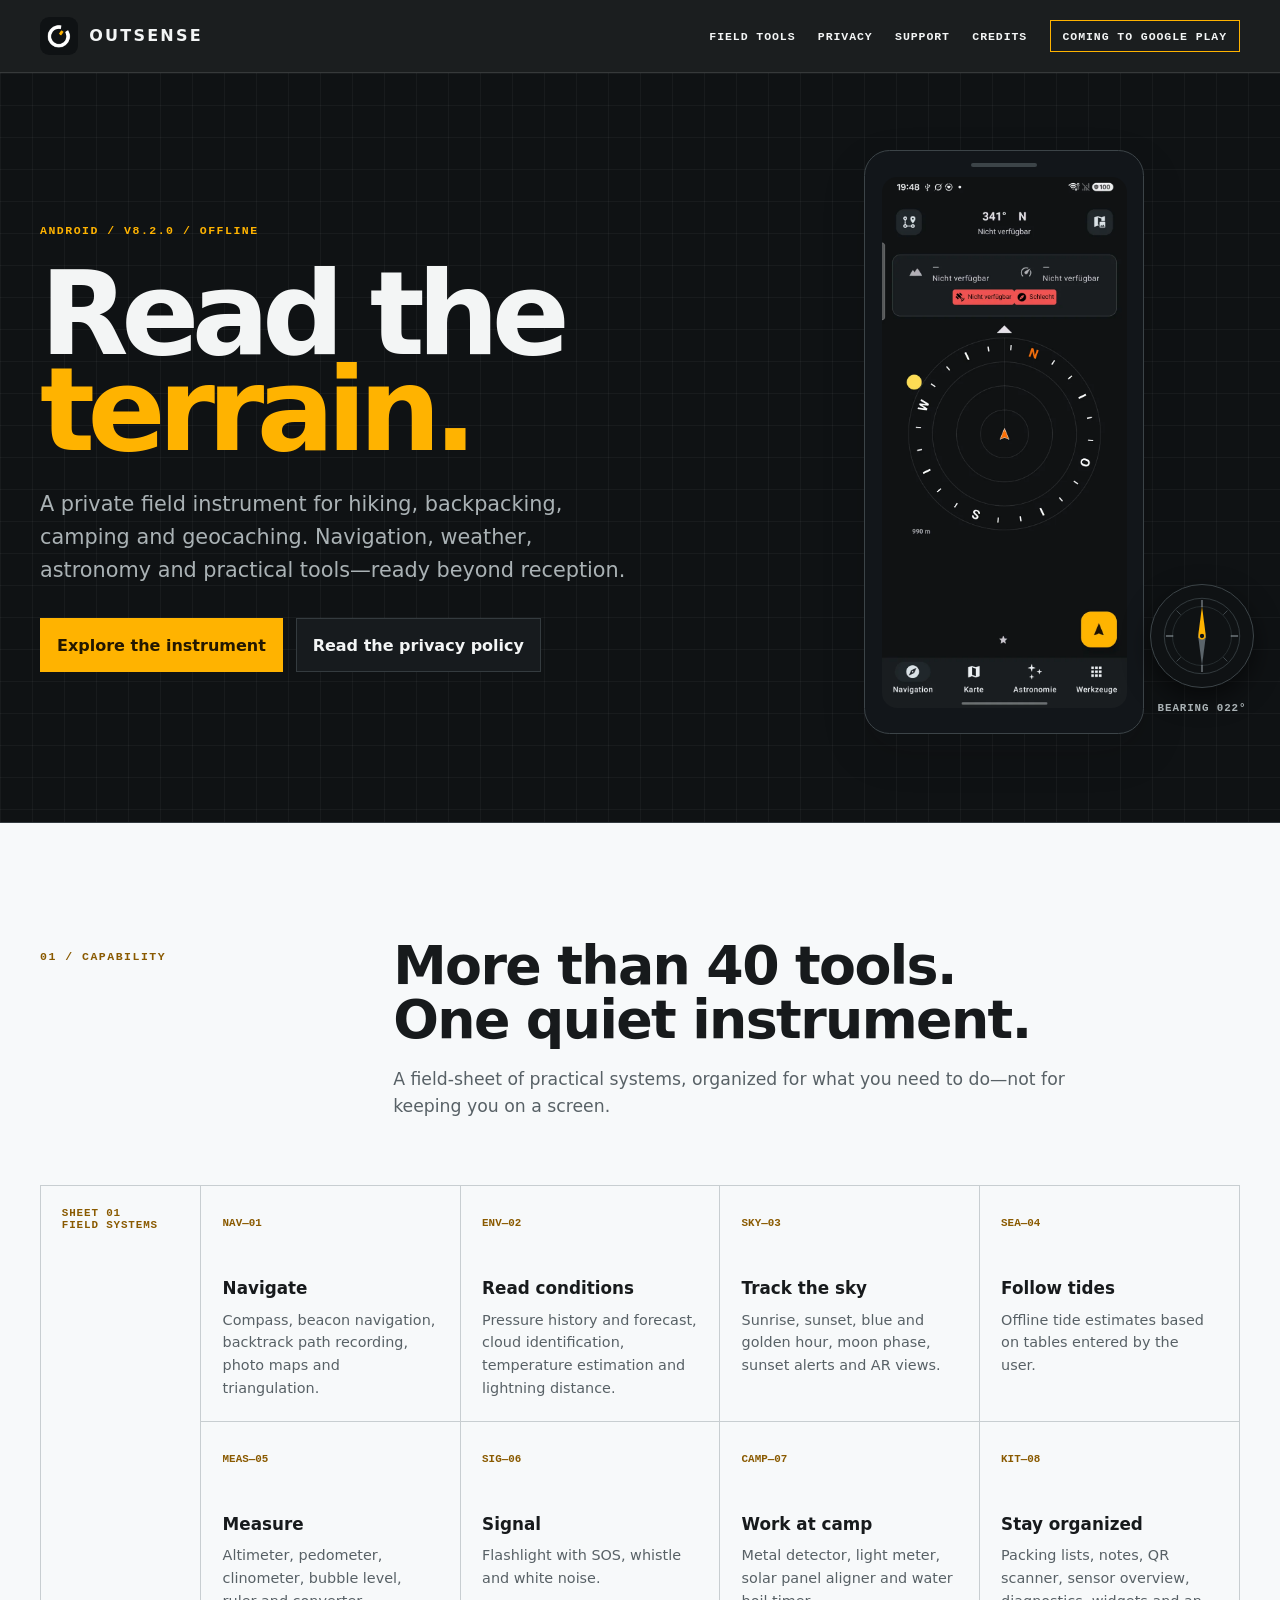
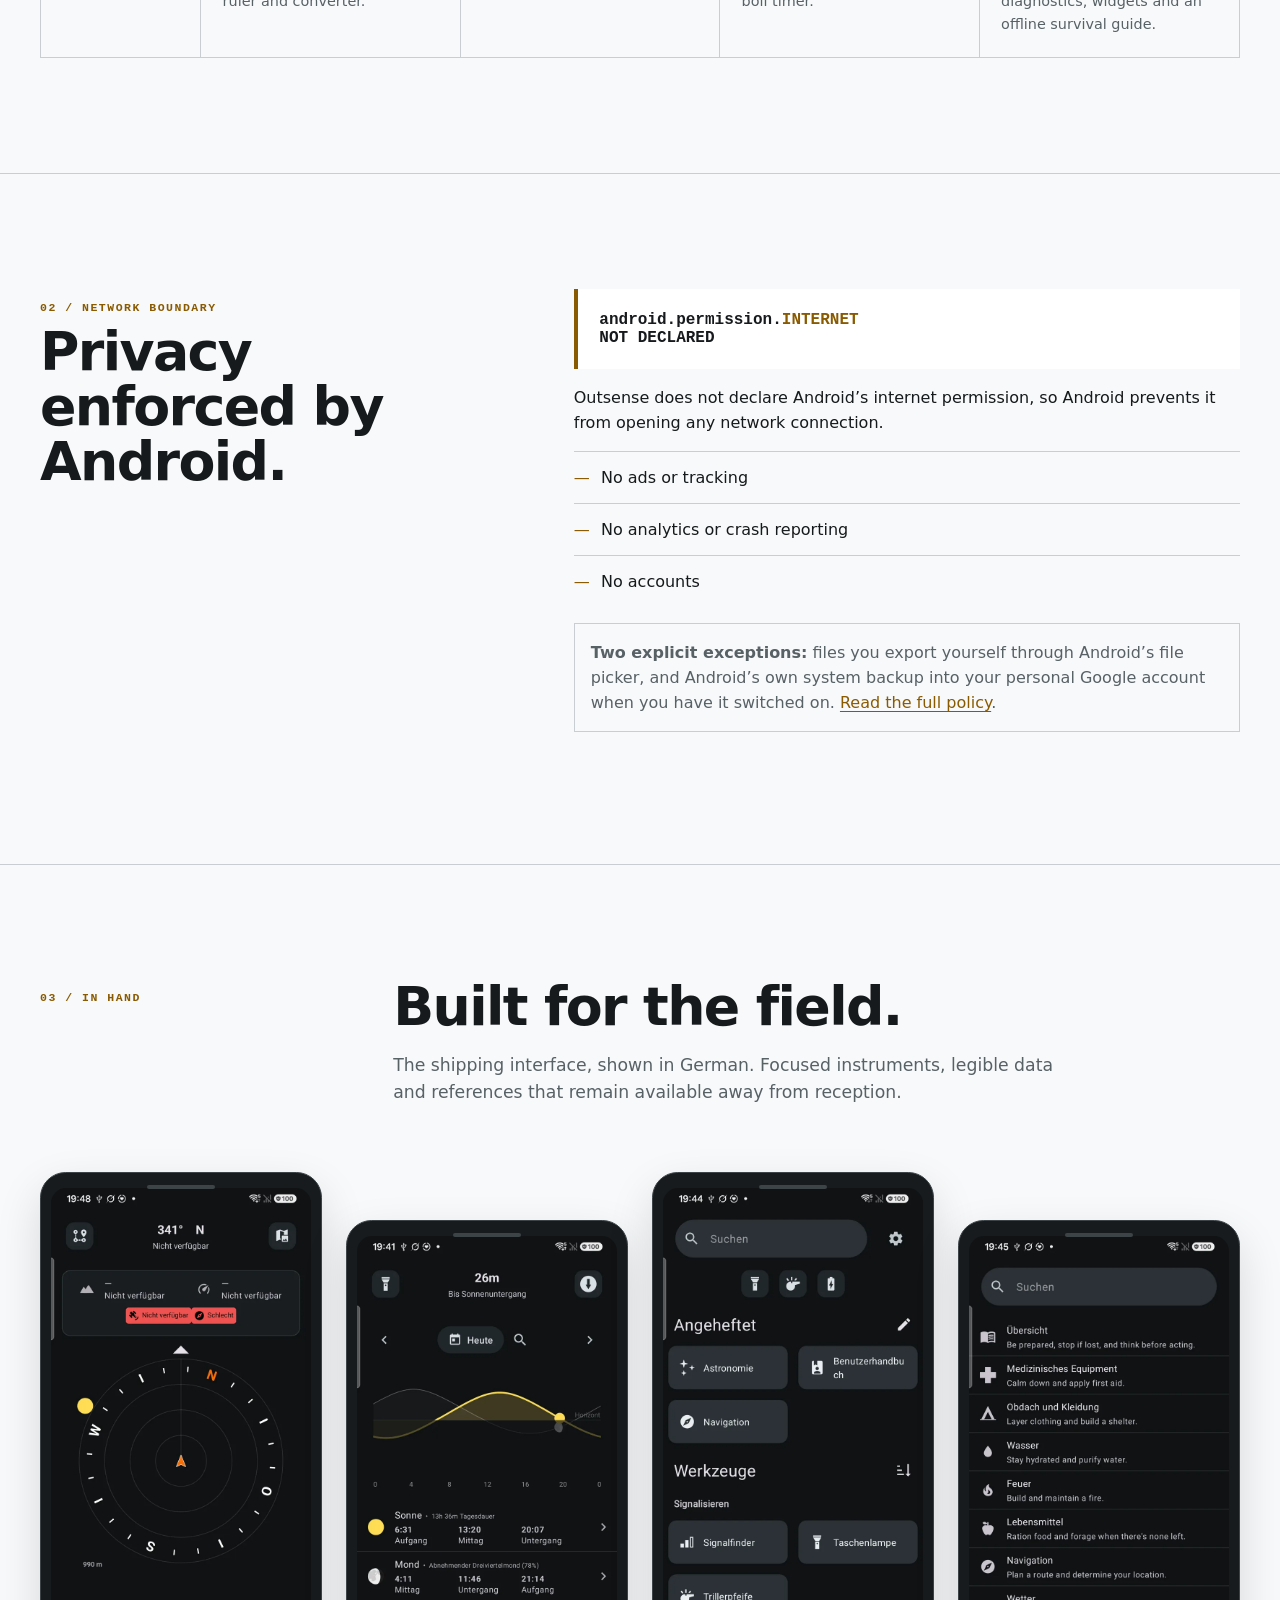
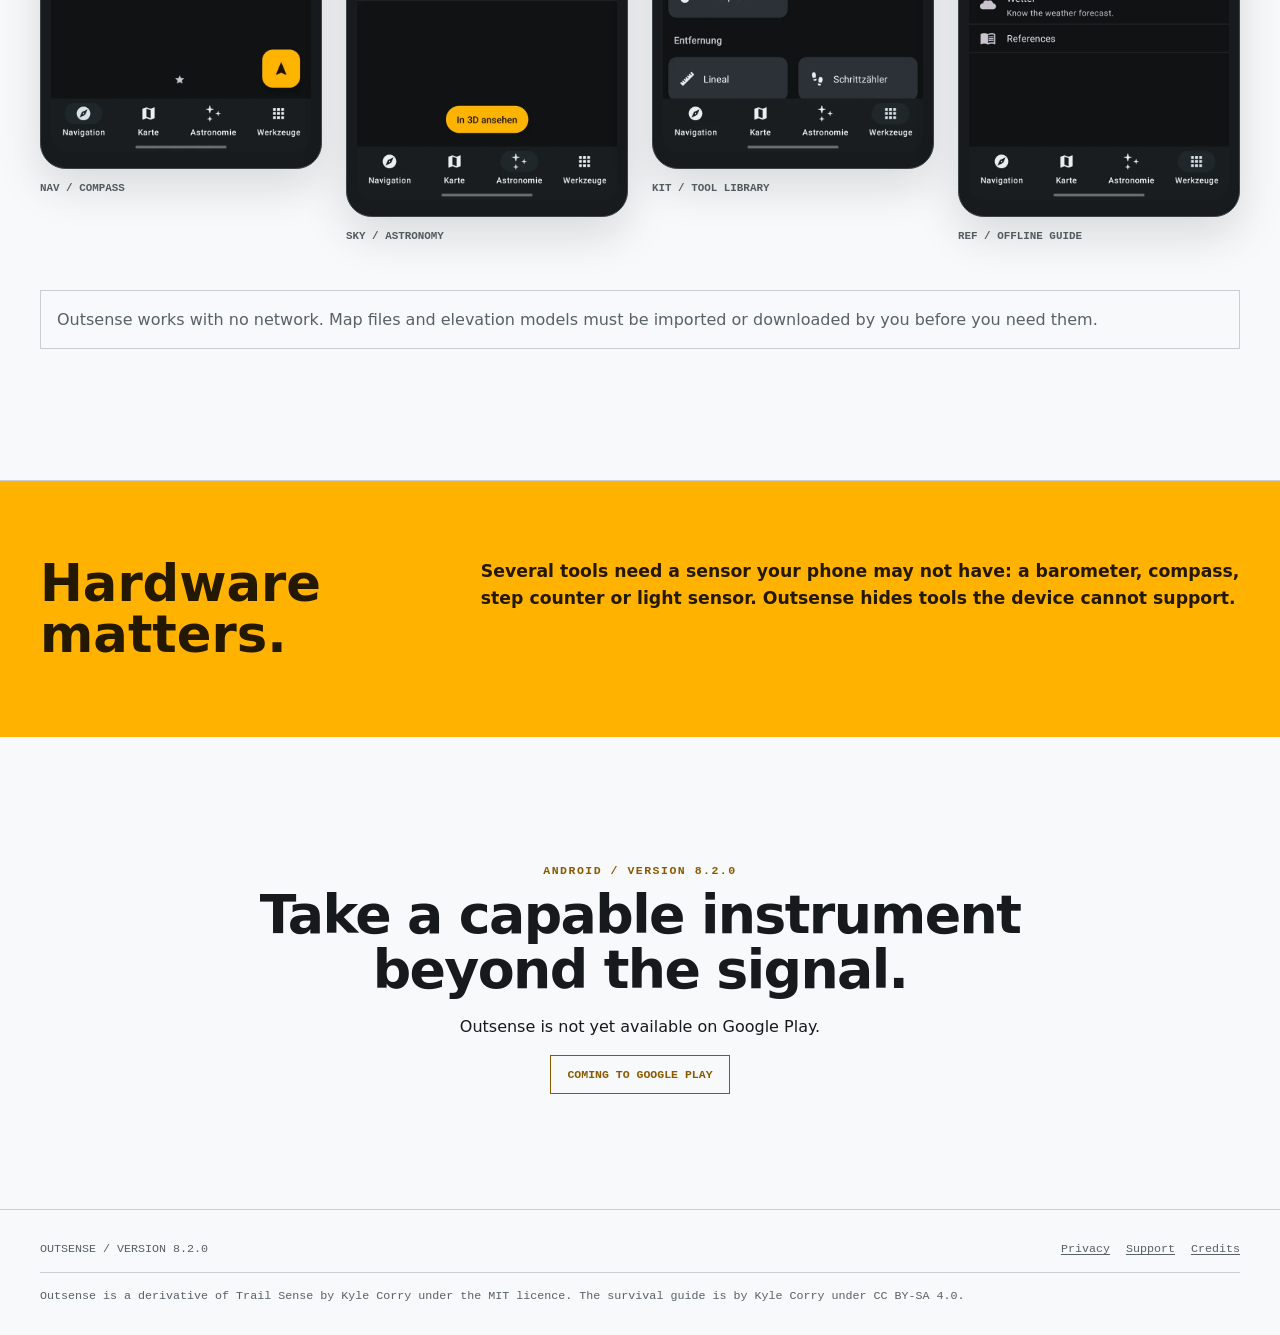
==== outsense/index.html @ 2f3fb8f3 "Outsense: the full product site under /outsense/ Four pages - home, privacy, support, credits - shar" ====
<!doctype html>
<html lang="en"><head><meta charset="utf-8"><meta name="viewport" content="width=device-width,initial-scale=1"><title>Outsense — Offline Android field instrument</title><meta name="description" content="Outsense is a private, offline Android field instrument with more than 40 tools for hiking, backpacking, camping and geocaching."><link rel="canonical" href="https://beko2210.github.io/outsense/"><meta property="og:type" content="website"><meta property="og:title" content="Outsense — Offline Android field instrument"><meta property="og:description" content="More than 40 practical field tools, built to work beyond reception."><meta property="og:url" content="https://beko2210.github.io/outsense/"><meta property="og:image" content="https://beko2210.github.io/outsense/assets/icon-512.png"><meta name="twitter:card" content="summary"><meta name="twitter:title" content="Outsense — Offline Android field instrument"><meta name="twitter:description" content="More than 40 practical field tools, built to work beyond reception."><meta name="twitter:image" content="https://beko2210.github.io/outsense/assets/icon-512.png"><meta name="theme-color" content="#f7f9fa" media="(prefers-color-scheme:light)"><meta name="theme-color" content="#0F1214" media="(prefers-color-scheme:dark)"><link rel="icon" href="./assets/favicon-32.png" sizes="32x32"><link rel="icon" href="./assets/favicon-16.png" sizes="16x16"><link rel="apple-touch-icon" href="./assets/icon-180.png"><link rel="stylesheet" href="./styles.css"><script type="application/ld+json">{"@context":"https://schema.org","@type":"SoftwareApplication","name":"Outsense","applicationCategory":"UtilitiesApplication","operatingSystem":"Android","softwareVersion":"8.2.0","description":"An offline Android field instrument for hiking, backpacking, camping and geocaching.","url":"https://beko2210.github.io/outsense/"}</script></head>
<body><a class="skip" href="#main">Skip to content</a><header class="site-head"><div class="wrap head-inner"><a class="brand" href="./index.html"><img src="./assets/icon-512.png" width="512" height="512" alt="">OUTSENSE</a><button class="nav-toggle" type="button" aria-expanded="false" aria-controls="site-nav">Menu</button><nav class="nav" id="site-nav" aria-label="Primary"><a href="#tools">Field tools</a><a href="./privacy.html">Privacy</a><a href="./support.html">Support</a><a href="./credits.html">Credits</a><a class="availability" href="#availability">Coming to Google Play</a></nav></div></header>
<main id="main"><section class="hero"><div class="wrap hero-grid"><div><p class="eyebrow">Android / v8.2.0 / offline</p><h1>Read the <span>terrain.</span></h1><p class="lede">A private field instrument for hiking, backpacking, camping and geocaching. Navigation, weather, astronomy and practical tools—ready beyond reception.</p><div class="actions"><a class="button" href="#tools">Explore the instrument</a><a class="button secondary" href="./privacy.html">Read the privacy policy</a></div></div><figure class="hero-figure" data-dial><div class="phone"><img src="./assets/screen-navigation.webp" width="720" height="1560" alt="The Outsense compass screen: a bearing of 341 degrees, the compass rose, and the readouts that stay empty until the phone has a position fix."></div><div class="rose" role="img" aria-label="Compass rose showing the current bearing"><svg viewBox="0 0 100 100" aria-hidden="true" focusable="false"><circle cx="50" cy="50" r="46" fill="none" stroke="#3c4448" stroke-width="1"/><circle cx="50" cy="50" r="36" fill="none" stroke="#2a3134" stroke-width="1"/><g stroke="#8b9499" stroke-width="1.4"><line x1="50" y1="6" x2="50" y2="15"/><line x1="94" y1="50" x2="85" y2="50"/><line x1="50" y1="94" x2="50" y2="85"/><line x1="6" y1="50" x2="15" y2="50"/></g><g stroke="#4b5459" stroke-width="1"><line x1="81" y1="19" x2="76" y2="24"/><line x1="81" y1="81" x2="76" y2="76"/><line x1="19" y1="81" x2="24" y2="76"/><line x1="19" y1="19" x2="24" y2="24"/></g><g class="rose-needle"><polygon points="50,14 45,52 55,52" fill="#ffb300"/><polygon points="50,86 45,48 55,48" fill="#5b646a"/></g><circle cx="50" cy="50" r="3.4" fill="#0f1214" stroke="#ffb300" stroke-width="1.6"/></svg></div><figcaption class="rose-readout">BEARING <span data-bearing>022°</span></figcaption></figure></div></section>
<section class="section" id="tools"><div class="wrap"><div class="section-head reveal"><p class="eyebrow">01 / Capability</p><div><h2>More than 40 tools.<br>One quiet instrument.</h2><p class="section-intro">A field-sheet of practical systems, organized for what you need to do—not for keeping you on a screen.</p></div></div><div class="sheet reveal"><div class="sheet-rail">Sheet 01<br>Field systems</div><div class="tool-grid"><article class="tool"><span class="tool-num">NAV—01</span><h3>Navigate</h3><p>Compass, beacon navigation, backtrack path recording, photo maps and triangulation.</p></article><article class="tool"><span class="tool-num">ENV—02</span><h3>Read conditions</h3><p>Pressure history and forecast, cloud identification, temperature estimation and lightning distance.</p></article><article class="tool"><span class="tool-num">SKY—03</span><h3>Track the sky</h3><p>Sunrise, sunset, blue and golden hour, moon phase, sunset alerts and AR views.</p></article><article class="tool"><span class="tool-num">SEA—04</span><h3>Follow tides</h3><p>Offline tide estimates based on tables entered by the user.</p></article><article class="tool"><span class="tool-num">MEAS—05</span><h3>Measure</h3><p>Altimeter, pedometer, clinometer, bubble level, ruler and converter.</p></article><article class="tool"><span class="tool-num">SIG—06</span><h3>Signal</h3><p>Flashlight with SOS, whistle and white noise.</p></article><article class="tool"><span class="tool-num">CAMP—07</span><h3>Work at camp</h3><p>Metal detector, light meter, solar panel aligner and water boil timer.</p></article><article class="tool"><span class="tool-num">KIT—08</span><h3>Stay organized</h3><p>Packing lists, notes, QR scanner, sensor overview, diagnostics, widgets and an offline survival guide.</p></article></div></div></div></section>
<section class="section"><div class="wrap privacy-proof"><div class="reveal"><p class="eyebrow">02 / Network boundary</p><h2>Privacy enforced by Android.</h2></div><div class="reveal"><div class="permission">android.permission.<strong>INTERNET</strong><br>NOT DECLARED</div><p>Outsense does not declare Android’s internet permission, so Android prevents it from opening any network connection.</p><ul class="proof-list"><li>No ads or tracking</li><li>No analytics or crash reporting</li><li>No accounts</li></ul><p class="note"><strong>Two explicit exceptions:</strong> files you export yourself through Android’s file picker, and Android’s own system backup into your personal Google account when you have it switched on. <a href="./privacy.html">Read the full policy</a>.</p></div></div></section>
<section class="section" id="screens"><div class="wrap"><div class="section-head reveal"><p class="eyebrow">03 / In hand</p><div><h2>Built for the field.</h2><p class="section-intro">The shipping interface, shown in German. Focused instruments, legible data and references that remain available away from reception.</p></div></div><div class="screens reveal"><figure class="screen-card"><div class="phone"><img src="./assets/screen-navigation.webp" width="720" height="1560" loading="lazy" alt="Outsense navigation screen showing a compass at a 341 degree bearing in German"></div><figcaption>NAV / Compass</figcaption></figure><figure class="screen-card"><div class="phone"><img src="./assets/screen-astronomy.webp" width="720" height="1560" loading="lazy" alt="Outsense astronomy screen showing sun and moon arcs with rise and set times in German"></div><figcaption>SKY / Astronomy</figcaption></figure><figure class="screen-card"><div class="phone"><img src="./assets/screen-tools.webp" width="720" height="1560" loading="lazy" alt="Outsense tool library showing pinned outdoor tools in German"></div><figcaption>KIT / Tool library</figcaption></figure><figure class="screen-card"><div class="phone"><img src="./assets/screen-guide.webp" width="720" height="1560" loading="lazy" alt="Outsense offline survival guide showing chapter categories in German"></div><figcaption>REF / Offline guide</figcaption></figure></div><p class="note" style="margin-top:3rem">Outsense works with no network. Map files and elevation models must be imported or downloaded by you before you need them.</p></div></section>
<aside class="hardware"><div class="wrap hardware-grid"><h2>Hardware matters.</h2><p>Several tools need a sensor your phone may not have: a barometer, compass, step counter or light sensor. Outsense hides tools the device cannot support.</p></div></aside><section class="section cta" id="availability"><div class="wrap reveal"><p class="eyebrow">Android / Version 8.2.0</p><h2>Take a capable instrument beyond the signal.</h2><p>Outsense is not yet available on Google Play.</p><span class="status-label">Coming to Google Play</span></div></section></main>
<footer class="site-foot"><div class="wrap foot"><span>OUTSENSE / VERSION 8.2.0</span><nav class="foot-links" aria-label="Footer"><a href="./privacy.html">Privacy</a><a href="./support.html">Support</a><a href="./credits.html">Credits</a></nav><span class="foot-attribution">Outsense is a derivative of Trail Sense by Kyle Corry under the MIT licence. The survival guide is by Kyle Corry under CC BY-SA 4.0.</span></div></footer><noscript><style>.reveal{opacity:1;transform:none}</style></noscript><script src="./site.js" defer></script></body></html>
---- outsense/styles.css ----
:root{color-scheme:light dark;--bg:#f7f9fa;--panel:#fff;--panel-2:#edf0f1;--text:#171a1c;--muted:#586166;--line:#c8ced1;--accent:#8a5a00;--accent-ink:#fff;--grid:#0000000a;--header:#f7f9faf2;--shadow:#1112;--max:1200px;--sans:ui-sans-serif,system-ui,-apple-system,"Segoe UI",sans-serif;--mono:ui-monospace,SFMono-Regular,Consolas,"Liberation Mono",monospace}
*{box-sizing:border-box}
img,svg{max-width:100%;height:auto}html{scroll-behavior:smooth}body{margin:0;background:var(--bg);color:var(--text);font-family:var(--sans);line-height:1.58;overflow-x:hidden}a{color:var(--accent);text-underline-offset:.18em}img{display:block;max-width:100%;height:auto}button{font:inherit}.wrap{width:min(calc(100% - 2rem),var(--max));margin-inline:auto}.skip{position:fixed;left:.75rem;top:.75rem;z-index:100;transform:translateY(-180%);background:var(--text);color:var(--bg);padding:.65rem 1rem;font-weight:800}.skip:focus{transform:none}:focus-visible{outline:3px solid #087e8b;outline-offset:4px}
.site-head{position:sticky;top:0;z-index:20;border-bottom:1px solid #ffffff1f;background:#0f1214f2;backdrop-filter:blur(12px);--text:#f3f5f5;--muted:#aab2b5;--line:#343b3f;--accent:#ffb300;color:#f3f5f5}
.site-head .brand,.site-head .nav a{color:#f3f5f5}
.site-head .availability{color:#ffb300;border-color:#ffb30066}
.site-head .nav-toggle{color:#f3f5f5;border-color:#ffffff2e;background:transparent}.head-inner{min-height:4.5rem;display:flex;align-items:center;justify-content:space-between;gap:1rem}.brand{display:flex;align-items:center;gap:.7rem;color:var(--text);text-decoration:none;font-weight:850;letter-spacing:.14em}.brand img{width:38px;height:38px;border-radius:9px}.nav-toggle{display:none;border:1px solid var(--line);background:var(--panel);color:var(--text);padding:.55rem .75rem;font-weight:750}.nav{display:flex;align-items:center;gap:1.4rem}.nav a{color:var(--muted);font:700 .72rem var(--mono);letter-spacing:.08em;text-decoration:none;text-transform:uppercase}.nav a:hover,.nav a[aria-current=page]{color:var(--accent)}.nav .availability{border:1px solid var(--accent);color:var(--accent);padding:.55rem .75rem}
.hero{--text:#f3f5f5;--muted:#aab2b5;--line:#343b3f;--accent:#ffb300;--accent-ink:#241800;--panel:#171b1e;--grid:#ffffff0a;color:#f3f5f5;background-color:#0f1214;display:grid;align-items:center;padding:clamp(2.75rem,6vw,5rem) 0 clamp(3rem,7vw,5.5rem);border-bottom:1px solid #343b3f;background-image:linear-gradient(var(--grid) 1px,transparent 1px),linear-gradient(90deg,var(--grid) 1px,transparent 1px);background-size:32px 32px}.hero-grid{display:grid;grid-template-columns:minmax(0,1.15fr) minmax(270px,.85fr);gap:clamp(2.5rem,7vw,6rem);align-items:center}.eyebrow,.sheet-label{font:750 .72rem var(--mono);color:var(--accent);letter-spacing:.13em;text-transform:uppercase}.hero h1{font-size:clamp(3.65rem,9vw,7.8rem);line-height:.84;letter-spacing:-.065em;margin:.25em 0;max-width:8ch}.hero h1 span{display:block;color:var(--accent)}.lede{max-width:38rem;color:var(--muted);font-size:clamp(1.05rem,2vw,1.3rem)}.actions{display:flex;flex-wrap:wrap;gap:.8rem;margin-top:2rem}.button{display:inline-block;border:1px solid var(--accent);background:var(--accent);color:var(--accent-ink);padding:.82rem 1rem;text-decoration:none;font-weight:800}.button.secondary{background:var(--panel);color:var(--text);border-color:var(--line)}.dial{aspect-ratio:1;max-width:420px;margin:auto;border:1px solid var(--muted);border-radius:50%;position:relative;background:radial-gradient(circle,var(--panel) 0 43%,transparent 44%),repeating-conic-gradient(from -1deg,var(--muted) 0 1deg,transparent 1deg 10deg)}.dial::before{content:"N";position:absolute;top:5%;left:50%;translate:-50%;font:850 1rem var(--mono);color:var(--accent)}.needle{position:absolute;width:3px;height:44%;left:calc(50% - 1px);top:7%;background:linear-gradient(#ffb300 0 48%,var(--text) 49%);transform-origin:50% 98%;transform:rotate(22deg);transition:transform .25s}.dial-center{position:absolute;inset:43%;border-radius:50%;background:#ffb300;border:8px solid var(--panel)}.readout{position:absolute;bottom:14%;left:50%;translate:-50%;white-space:nowrap;font:750 .72rem var(--mono);color:var(--muted)}
.section{padding:clamp(4.5rem,9vw,8rem) 0;border-bottom:1px solid var(--line)}.section-head{display:grid;grid-template-columns:minmax(150px,.55fr) 1.45fr;gap:2rem;margin-bottom:3rem}.section h2,.page-hero h1{font-size:clamp(2.1rem,4.2vw,3.4rem);line-height:1.02;letter-spacing:-.03em;margin:0}.section-intro{max-width:42rem;color:var(--muted);font-size:1.08rem}.sheet{border:1px solid var(--line);display:grid;grid-template-columns:10rem 1fr}.sheet-rail{padding:1.3rem;border-right:1px solid var(--line);font:700 .68rem var(--mono);color:var(--accent);letter-spacing:.08em;text-transform:uppercase}.tool-grid{display:grid;grid-template-columns:repeat(4,1fr)}.tool{min-width:0;min-height:190px;padding:1.35rem;border-right:1px solid var(--line);border-bottom:1px solid var(--line)}.tool:nth-child(4n){border-right:0}.tool:nth-last-child(-n+4){border-bottom:0}.tool-num{font:750 .68rem var(--mono);color:var(--accent)}.tool h3{margin:2.6rem 0 .45rem;font-size:1.05rem}.tool p{margin:0;color:var(--muted);font-size:.9rem}
.privacy-proof{display:grid;grid-template-columns:.8fr 1.2fr;gap:clamp(2rem,7vw,6rem)}.permission{border-left:4px solid var(--accent);background:var(--panel);padding:1.35rem;font:750 clamp(.82rem,2vw,1rem) var(--mono);overflow-wrap:anywhere}.permission strong{color:var(--accent)}.proof-list{padding:0;list-style:none}.proof-list li{border-top:1px solid var(--line);padding:.8rem 0}.proof-list li::before{content:"—";color:var(--accent);margin-right:.7rem}.note{border:1px solid var(--line);padding:1rem;color:var(--muted)}
.screens{display:grid;grid-template-columns:repeat(4,minmax(0,1fr));gap:clamp(.65rem,2vw,1.5rem);align-items:start}.screen-card{margin:0}.phone{padding:5.5% 3.5%;background:#171b1e;border:1px solid #3c4448;border-radius:clamp(16px,2vw,28px);box-shadow:0 18px 45px var(--shadow);position:relative}.phone::before{content:"";position:absolute;top:2.1%;left:38%;width:24%;height:4px;border-radius:3px;background:#3c4448}.phone img{width:100%;height:auto;display:block;border-radius:clamp(9px,1.2vw,18px)}.screen-card:nth-child(even){margin-top:3rem}.screen-card figcaption{margin-top:.8rem;font:700 .68rem var(--mono);color:var(--muted);text-transform:uppercase}.hardware{background:#ffb300;color:#241800;padding:clamp(2.5rem,6vw,5rem) 0}.hardware-grid{display:grid;grid-template-columns:.7fr 1.3fr;gap:2rem}.hardware h2{font-size:clamp(2rem,4vw,3.4rem);margin:0;line-height:1}.hardware p{margin:0;font-weight:700;font-size:1.08rem}.cta{text-align:center}.cta h2{max-width:48rem;margin-inline:auto}.status-label{display:inline-block;border:1px solid var(--accent);color:var(--accent);padding:.75rem 1rem;font:750 .72rem var(--mono);text-transform:uppercase}.site-foot{padding:2rem 0}.foot{display:grid;grid-template-columns:1fr auto;gap:1rem 3rem;color:var(--muted);font:.73rem var(--mono)}.foot-links{display:flex;flex-wrap:wrap;gap:1rem}.foot-attribution{grid-column:1/-1;border-top:1px solid var(--line);padding-top:1rem}.foot a{color:inherit}
.page-hero{padding:clamp(4rem,8vw,7rem) 0;border-bottom:1px solid var(--line);background-image:linear-gradient(var(--grid) 1px,transparent 1px),linear-gradient(90deg,var(--grid) 1px,transparent 1px);background-size:32px 32px}.page-hero h1{max-width:12ch;margin-top:.25em}.page-hero p:last-child{max-width:45rem;color:var(--muted);font-size:1.1rem}.prose{width:min(calc(100% - 2rem),48rem);margin-inline:auto}.prose h2{font-size:1.35rem;margin:2.8rem 0 .65rem;letter-spacing:-.015em}.prose h2:first-child{margin-top:0}.prose p,.prose li{color:var(--muted)}.prose strong{color:var(--text)}.prose code{background:var(--panel-2);padding:.1rem .35rem;border-radius:3px;overflow-wrap:anywhere}.updated{font:700 .78rem var(--mono);color:var(--accent)!important}.faq{display:grid;gap:0}.faq details{border-top:1px solid var(--line);padding:1rem 0}.faq details:last-child{border-bottom:1px solid var(--line)}.faq summary{cursor:pointer;font-weight:800}.faq details p{margin-bottom:0}.component-list{columns:2;column-gap:3rem}.component-list li{break-inside:avoid;margin-bottom:.45rem}/* Content is visible by default. The scroll reveal is added by script, so a failed or blocked
   script can never leave a section permanently invisible. */
.reveal{opacity:1;transform:none;transition:opacity .45s,transform .45s}
.js-reveal .reveal:not(.in){opacity:0;transform:translateY(14px)}.reveal.in{opacity:1;transform:none}
@media(max-width:850px){.nav-toggle{display:block}.nav{display:none;position:absolute;top:4.5rem;left:0;right:0;background:var(--bg);border-bottom:1px solid var(--line);padding:1rem;flex-direction:column;align-items:stretch}.nav.open{display:flex}.nav a{padding:.55rem}.hero-grid,.section-head,.privacy-proof,.hardware-grid{grid-template-columns:1fr}.dial{max-width:300px}.sheet{grid-template-columns:1fr}.sheet-rail{border-right:0;border-bottom:1px solid var(--line)}.tool-grid{grid-template-columns:repeat(2,1fr)}.tool:nth-child(4n){border-right:1px solid var(--line)}.tool:nth-child(2n){border-right:0}.tool:nth-last-child(-n+4){border-bottom:1px solid var(--line)}.tool:nth-last-child(-n+2){border-bottom:0}.screens{grid-template-columns:repeat(2,minmax(0,1fr));max-width:640px;margin:auto}.foot{grid-template-columns:1fr}.foot-attribution{grid-column:auto}}
@media(max-width:480px){.wrap,.prose{width:min(calc(100% - 1.5rem),var(--max))}.hero h1{font-size:3.55rem}.actions{flex-direction:column}.button{text-align:center}.tool-grid{grid-template-columns:1fr}.tool,.tool:nth-child(n){border-right:0;border-bottom:1px solid var(--line)}.tool:last-child{border-bottom:0}.screens{gap:.7rem}.screen-card:nth-child(even){margin-top:1.5rem}.component-list{columns:1}.foot-links{flex-direction:column;gap:.5rem}}
@media(prefers-color-scheme:dark){:root{--bg:#0f1214;--panel:#171b1e;--panel-2:#1d2225;--text:#f3f5f5;--muted:#aab2b5;--line:#343b3f;--accent:#ffb300;--accent-ink:#241800;--grid:#ffffff08;--header:#0f1214f2;--shadow:#0009}:focus-visible{outline-color:#ffcf55}}
@media(prefers-reduced-motion:reduce){html{scroll-behavior:auto}.reveal{opacity:1;transform:none;transition:none}.needle{transition:none}}


/* Hero device: the product itself, not an abstraction of it. */
.hero-figure{position:relative;margin:0;display:flex;justify-content:center}
.hero-figure .phone{width:min(280px,72vw);background:#12161a;border-color:#3c4448}
.rose{position:absolute;right:-14px;bottom:8%;width:104px;height:104px;border-radius:50%;
  background:#0f1214;border:1px solid #3c4448;box-shadow:0 10px 26px #0008;display:grid;place-items:center}
.rose svg{width:82px;height:82px}
.rose .rose-needle{transform-origin:50% 50%;transition:transform .18s ease-out}
.rose-readout{position:absolute;right:-14px;bottom:calc(8% - 26px);width:104px;text-align:center;
  font:750 .68rem var(--mono);color:#aab2b5;letter-spacing:.08em}
@media (max-width:820px){
  .hero-figure{margin-top:2.25rem}
  .rose{right:2%;width:88px;height:88px}
  .rose svg{width:70px;height:70px}
  .rose-readout{right:2%;width:88px}
}
@media (prefers-reduced-motion:reduce){.rose .rose-needle{transition:none}}
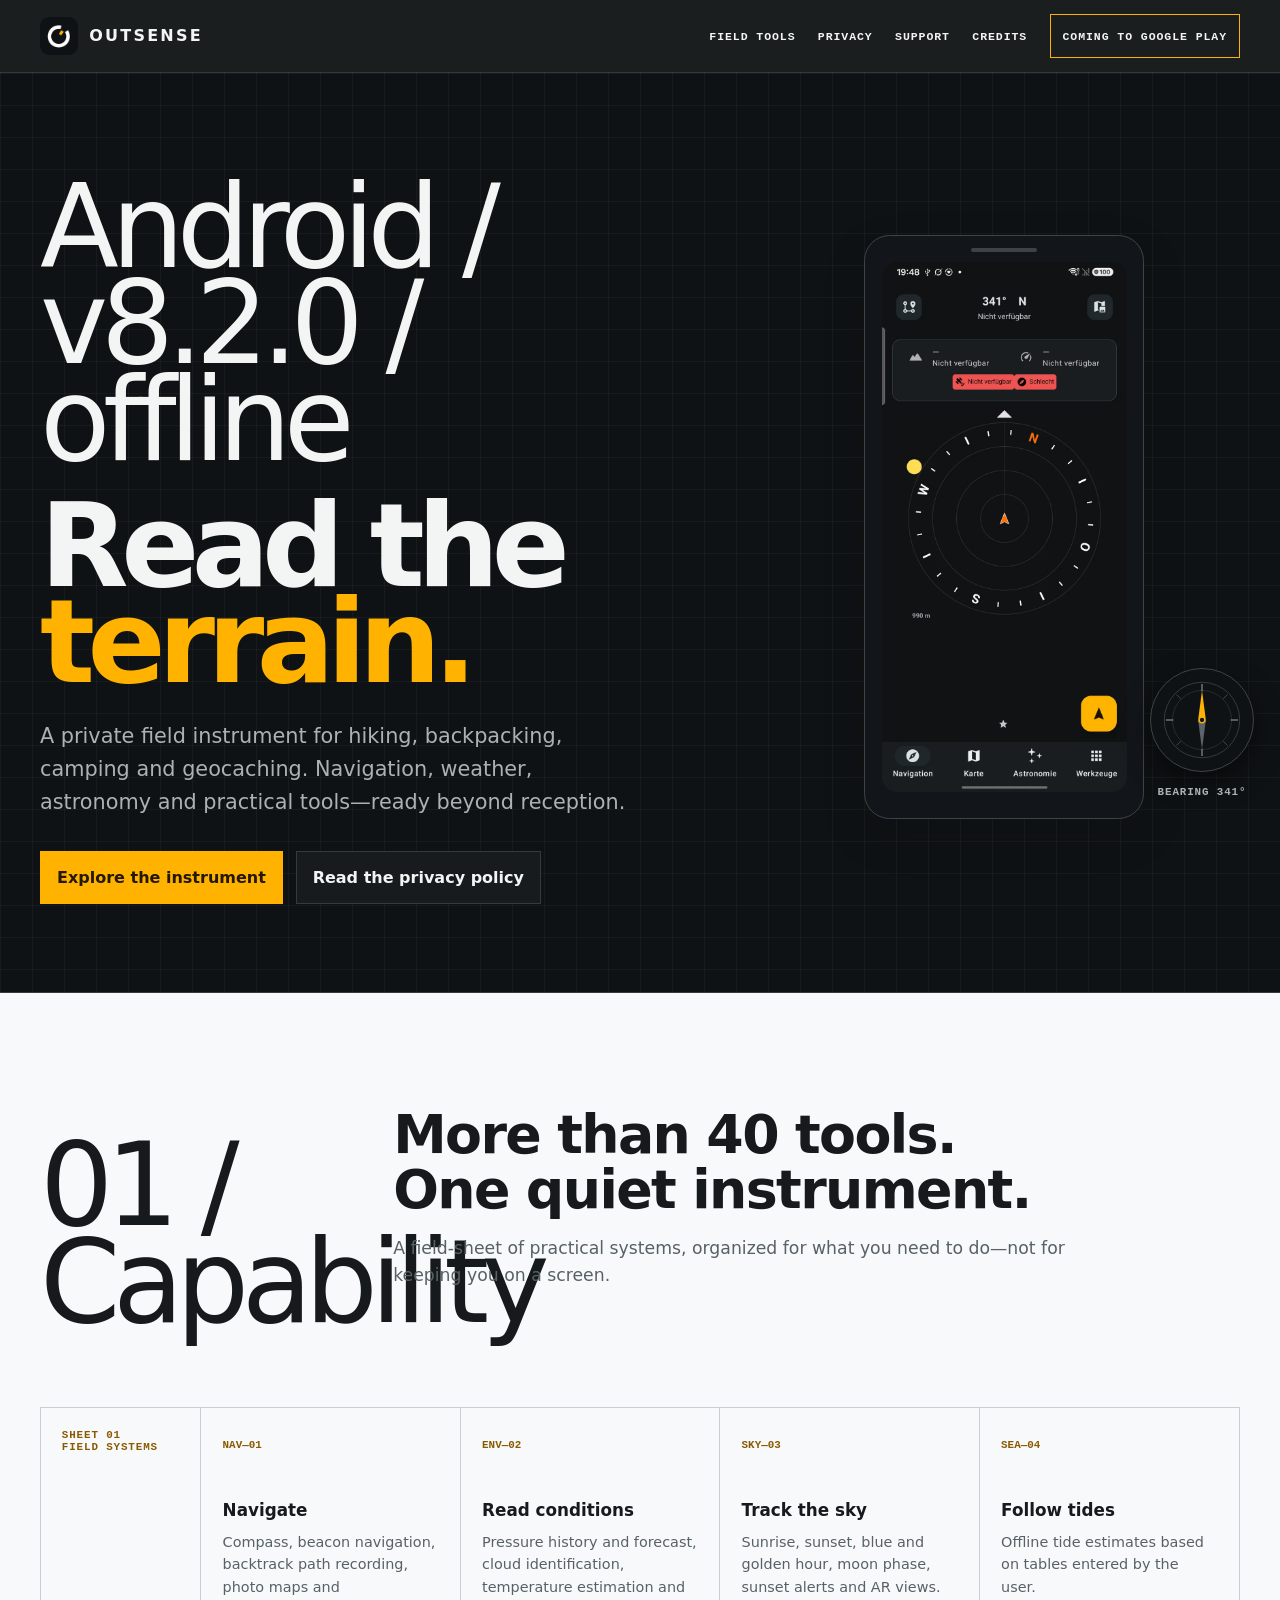
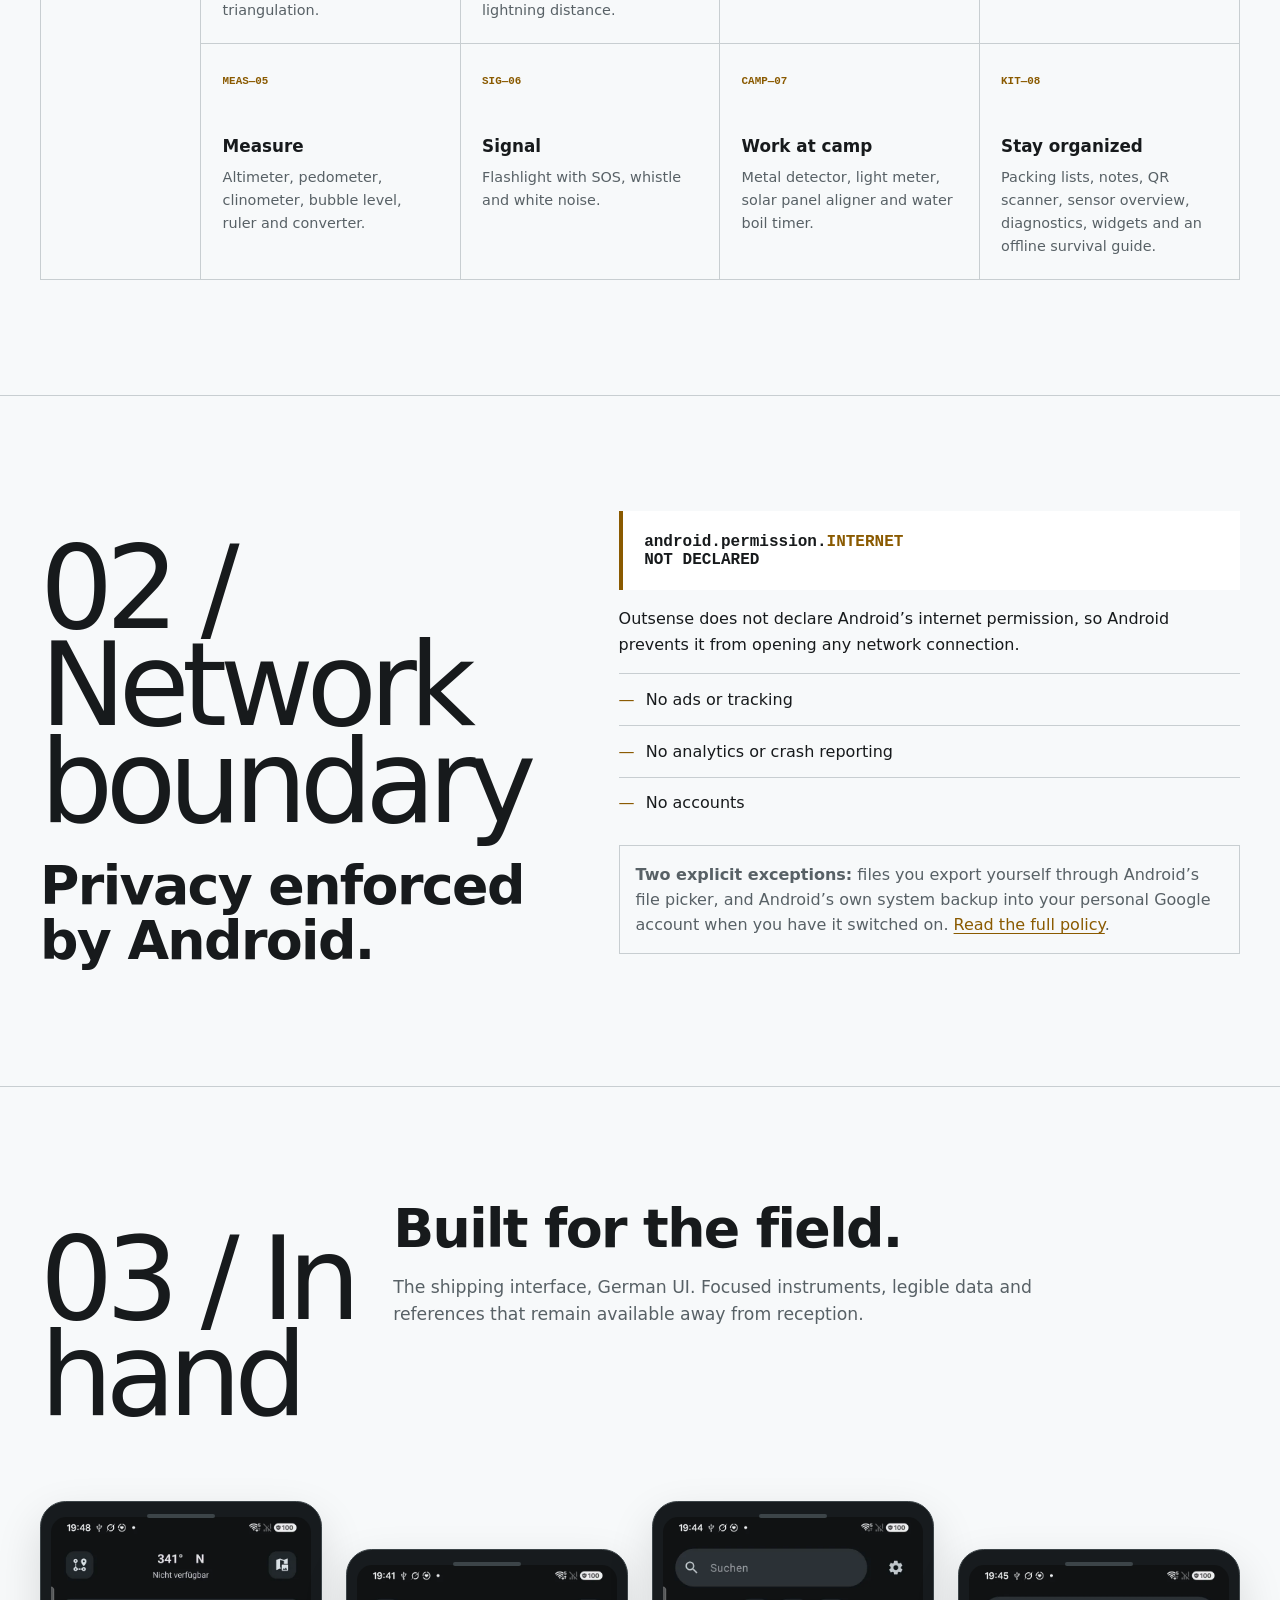
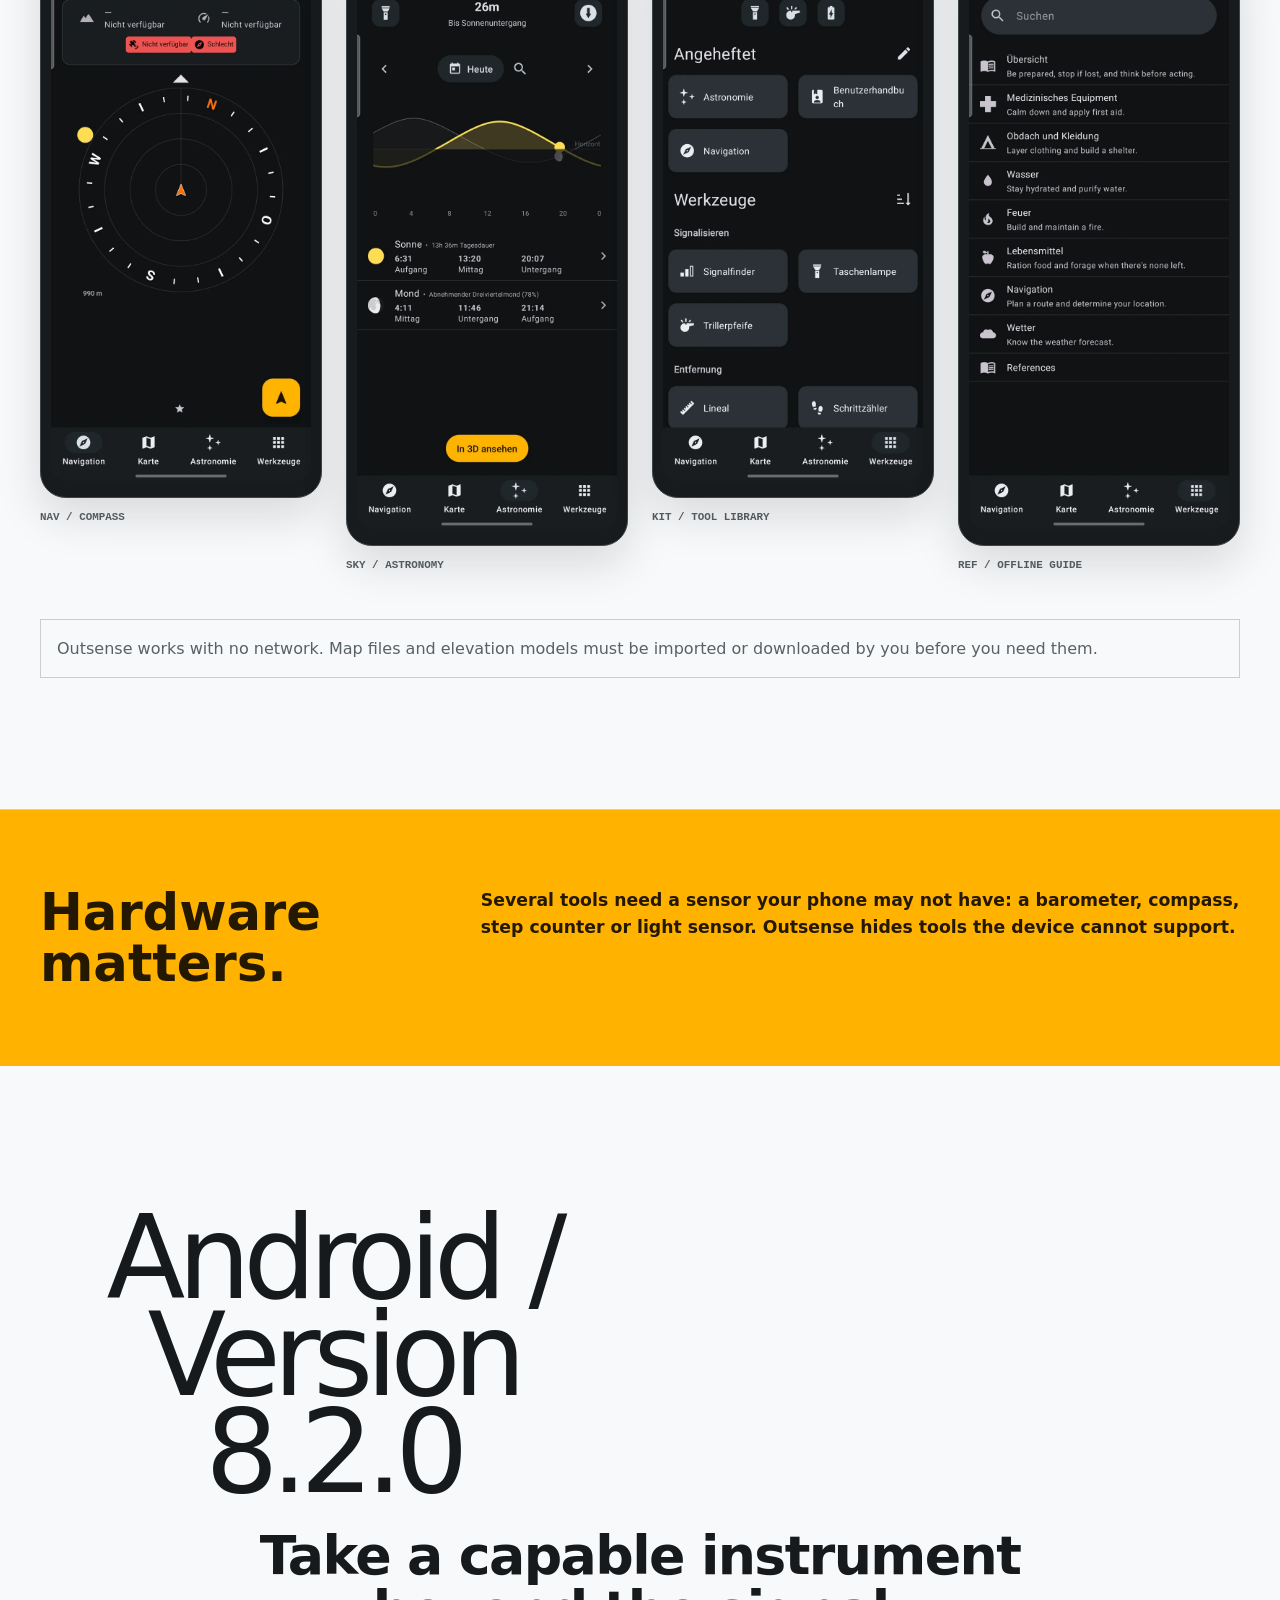
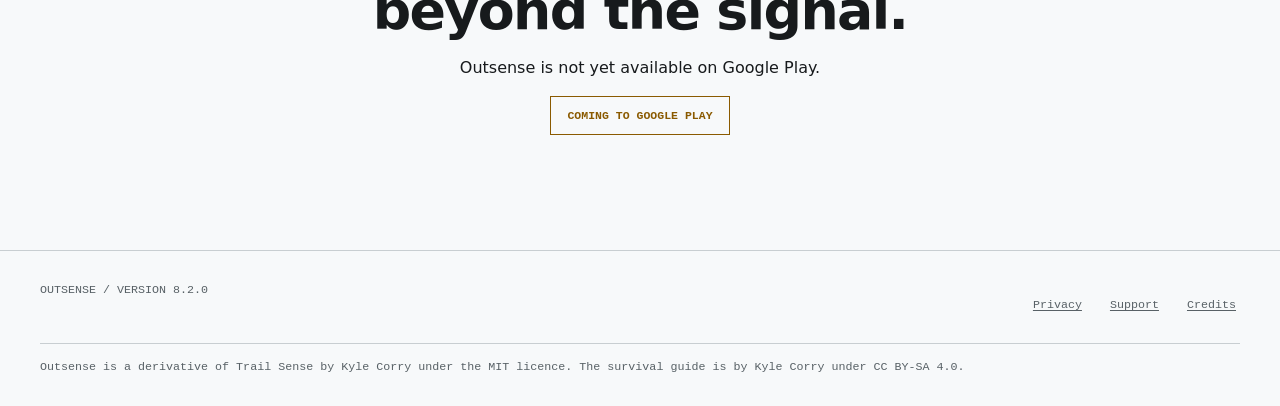
==== commit 4015ce30: "Site: fixes from the independent review Navigation now exists without JavaScript - the noscript bloc" ====
--- a/outsense/index.html
+++ b/outsense/index.html
@@ -1,9 +1,9 @@
 <!doctype html>
-<html lang="en"><head><meta charset="utf-8"><meta name="viewport" content="width=device-width,initial-scale=1"><title>Outsense — Offline Android field instrument</title><meta name="description" content="Outsense is a private, offline Android field instrument with more than 40 tools for hiking, backpacking, camping and geocaching."><link rel="canonical" href="https://beko2210.github.io/outsense/"><meta property="og:type" content="website"><meta property="og:title" content="Outsense — Offline Android field instrument"><meta property="og:description" content="More than 40 practical field tools, built to work beyond reception."><meta property="og:url" content="https://beko2210.github.io/outsense/"><meta property="og:image" content="https://beko2210.github.io/outsense/assets/icon-512.png"><meta name="twitter:card" content="summary"><meta name="twitter:title" content="Outsense — Offline Android field instrument"><meta name="twitter:description" content="More than 40 practical field tools, built to work beyond reception."><meta name="twitter:image" content="https://beko2210.github.io/outsense/assets/icon-512.png"><meta name="theme-color" content="#f7f9fa" media="(prefers-color-scheme:light)"><meta name="theme-color" content="#0F1214" media="(prefers-color-scheme:dark)"><link rel="icon" href="./assets/favicon-32.png" sizes="32x32"><link rel="icon" href="./assets/favicon-16.png" sizes="16x16"><link rel="apple-touch-icon" href="./assets/icon-180.png"><link rel="stylesheet" href="./styles.css"><script type="application/ld+json">{"@context":"https://schema.org","@type":"SoftwareApplication","name":"Outsense","applicationCategory":"UtilitiesApplication","operatingSystem":"Android","softwareVersion":"8.2.0","description":"An offline Android field instrument for hiking, backpacking, camping and geocaching.","url":"https://beko2210.github.io/outsense/"}</script></head>
-<body><a class="skip" href="#main">Skip to content</a><header class="site-head"><div class="wrap head-inner"><a class="brand" href="./index.html"><img src="./assets/icon-512.png" width="512" height="512" alt="">OUTSENSE</a><button class="nav-toggle" type="button" aria-expanded="false" aria-controls="site-nav">Menu</button><nav class="nav" id="site-nav" aria-label="Primary"><a href="#tools">Field tools</a><a href="./privacy.html">Privacy</a><a href="./support.html">Support</a><a href="./credits.html">Credits</a><a class="availability" href="#availability">Coming to Google Play</a></nav></div></header>
-<main id="main"><section class="hero"><div class="wrap hero-grid"><div><p class="eyebrow">Android / v8.2.0 / offline</p><h1>Read the <span>terrain.</span></h1><p class="lede">A private field instrument for hiking, backpacking, camping and geocaching. Navigation, weather, astronomy and practical tools—ready beyond reception.</p><div class="actions"><a class="button" href="#tools">Explore the instrument</a><a class="button secondary" href="./privacy.html">Read the privacy policy</a></div></div><figure class="hero-figure" data-dial><div class="phone"><img src="./assets/screen-navigation.webp" width="720" height="1560" alt="The Outsense compass screen: a bearing of 341 degrees, the compass rose, and the readouts that stay empty until the phone has a position fix."></div><div class="rose" role="img" aria-label="Compass rose showing the current bearing"><svg viewBox="0 0 100 100" aria-hidden="true" focusable="false"><circle cx="50" cy="50" r="46" fill="none" stroke="#3c4448" stroke-width="1"/><circle cx="50" cy="50" r="36" fill="none" stroke="#2a3134" stroke-width="1"/><g stroke="#8b9499" stroke-width="1.4"><line x1="50" y1="6" x2="50" y2="15"/><line x1="94" y1="50" x2="85" y2="50"/><line x1="50" y1="94" x2="50" y2="85"/><line x1="6" y1="50" x2="15" y2="50"/></g><g stroke="#4b5459" stroke-width="1"><line x1="81" y1="19" x2="76" y2="24"/><line x1="81" y1="81" x2="76" y2="76"/><line x1="19" y1="81" x2="24" y2="76"/><line x1="19" y1="19" x2="24" y2="24"/></g><g class="rose-needle"><polygon points="50,14 45,52 55,52" fill="#ffb300"/><polygon points="50,86 45,48 55,48" fill="#5b646a"/></g><circle cx="50" cy="50" r="3.4" fill="#0f1214" stroke="#ffb300" stroke-width="1.6"/></svg></div><figcaption class="rose-readout">BEARING <span data-bearing>022°</span></figcaption></figure></div></section>
+<html lang="en"><head><meta charset="utf-8"><meta name="viewport" content="width=device-width,initial-scale=1"><title>Outsense — Offline Android field instrument</title><meta name="description" content="Outsense is a private, offline Android field instrument with more than 40 tools for hiking, backpacking, camping and geocaching."><link rel="canonical" href="https://beko2210.github.io/outsense/"><meta property="og:type" content="website"><meta property="og:title" content="Outsense — Offline Android field instrument"><meta property="og:description" content="More than 40 practical field tools, built to work beyond reception."><meta property="og:url" content="https://beko2210.github.io/outsense/"><meta property="og:image" content="https://beko2210.github.io/outsense/assets/og-card.png"><meta name="twitter:card" content="summary_large_image"><meta name="twitter:title" content="Outsense — Offline Android field instrument"><meta name="twitter:description" content="More than 40 practical field tools, built to work beyond reception."><meta name="twitter:image" content="https://beko2210.github.io/outsense/assets/og-card.png"><meta name="theme-color" content="#f7f9fa" media="(prefers-color-scheme:light)"><meta name="theme-color" content="#0F1214" media="(prefers-color-scheme:dark)"><link rel="icon" href="./assets/favicon-32.png" sizes="32x32"><link rel="icon" href="./assets/favicon-16.png" sizes="16x16"><link rel="apple-touch-icon" href="./assets/icon-180.png"><link rel="stylesheet" href="./styles.css"><script type="application/ld+json">{"@context":"https://schema.org","@type":"SoftwareApplication","name":"Outsense","applicationCategory":"UtilitiesApplication","operatingSystem":"Android","softwareVersion":"8.2.0","description":"An offline Android field instrument for hiking, backpacking, camping and geocaching.","url":"https://beko2210.github.io/outsense/"}</script></head>
+<body><a class="skip" href="#main">Skip to content</a><header class="site-head"><div class="wrap head-inner"><a class="brand" href="./index.html"><img src="./assets/icon-96.png" width="96" height="96" alt="">OUTSENSE</a><button class="nav-toggle" type="button" aria-expanded="false" aria-controls="site-nav">Menu</button><nav class="nav" id="site-nav" aria-label="Primary"><a href="#tools">Field tools</a><a href="./privacy.html">Privacy</a><a href="./support.html">Support</a><a href="./credits.html">Credits</a><a class="availability" href="#availability">Coming to Google Play</a></nav></div></header>
+<main id="main"><section class="hero"><div class="wrap hero-grid"><div><p class="eyebrow">Android / v8.2.0 / offline</p><h1>Read the <span>terrain.</span></h1><p class="lede">A private field instrument for hiking, backpacking, camping and geocaching. Navigation, weather, astronomy and practical tools—ready beyond reception.</p><div class="actions"><a class="button" href="#tools">Explore the instrument</a><a class="button secondary" href="./privacy.html">Read the privacy policy</a></div></div><figure class="hero-figure" data-dial><div class="phone"><img src="./assets/screen-navigation.webp" width="720" height="1560" alt="The Outsense compass screen: a bearing of 341 degrees, the compass rose, and the readouts that stay empty until the phone has a position fix."></div><div class="rose" role="img" aria-label="Compass rose showing the current bearing"><svg viewBox="0 0 100 100" aria-hidden="true" focusable="false"><circle cx="50" cy="50" r="46" fill="none" stroke="#3c4448" stroke-width="1"/><circle cx="50" cy="50" r="36" fill="none" stroke="#2a3134" stroke-width="1"/><g stroke="#8b9499" stroke-width="1.4"><line x1="50" y1="6" x2="50" y2="15"/><line x1="94" y1="50" x2="85" y2="50"/><line x1="50" y1="94" x2="50" y2="85"/><line x1="6" y1="50" x2="15" y2="50"/></g><g stroke="#4b5459" stroke-width="1"><line x1="81" y1="19" x2="76" y2="24"/><line x1="81" y1="81" x2="76" y2="76"/><line x1="19" y1="81" x2="24" y2="76"/><line x1="19" y1="19" x2="24" y2="24"/></g><g class="rose-needle"><polygon points="50,14 45,52 55,52" fill="#ffb300"/><polygon points="50,86 45,48 55,48" fill="#5b646a"/></g><circle cx="50" cy="50" r="3.4" fill="#0f1214" stroke="#ffb300" stroke-width="1.6"/></svg></div><figcaption class="rose-readout">BEARING <span data-bearing>341°</span></figcaption></figure></div></section>
 <section class="section" id="tools"><div class="wrap"><div class="section-head reveal"><p class="eyebrow">01 / Capability</p><div><h2>More than 40 tools.<br>One quiet instrument.</h2><p class="section-intro">A field-sheet of practical systems, organized for what you need to do—not for keeping you on a screen.</p></div></div><div class="sheet reveal"><div class="sheet-rail">Sheet 01<br>Field systems</div><div class="tool-grid"><article class="tool"><span class="tool-num">NAV—01</span><h3>Navigate</h3><p>Compass, beacon navigation, backtrack path recording, photo maps and triangulation.</p></article><article class="tool"><span class="tool-num">ENV—02</span><h3>Read conditions</h3><p>Pressure history and forecast, cloud identification, temperature estimation and lightning distance.</p></article><article class="tool"><span class="tool-num">SKY—03</span><h3>Track the sky</h3><p>Sunrise, sunset, blue and golden hour, moon phase, sunset alerts and AR views.</p></article><article class="tool"><span class="tool-num">SEA—04</span><h3>Follow tides</h3><p>Offline tide estimates based on tables entered by the user.</p></article><article class="tool"><span class="tool-num">MEAS—05</span><h3>Measure</h3><p>Altimeter, pedometer, clinometer, bubble level, ruler and converter.</p></article><article class="tool"><span class="tool-num">SIG—06</span><h3>Signal</h3><p>Flashlight with SOS, whistle and white noise.</p></article><article class="tool"><span class="tool-num">CAMP—07</span><h3>Work at camp</h3><p>Metal detector, light meter, solar panel aligner and water boil timer.</p></article><article class="tool"><span class="tool-num">KIT—08</span><h3>Stay organized</h3><p>Packing lists, notes, QR scanner, sensor overview, diagnostics, widgets and an offline survival guide.</p></article></div></div></div></section>
 <section class="section"><div class="wrap privacy-proof"><div class="reveal"><p class="eyebrow">02 / Network boundary</p><h2>Privacy enforced by Android.</h2></div><div class="reveal"><div class="permission">android.permission.<strong>INTERNET</strong><br>NOT DECLARED</div><p>Outsense does not declare Android’s internet permission, so Android prevents it from opening any network connection.</p><ul class="proof-list"><li>No ads or tracking</li><li>No analytics or crash reporting</li><li>No accounts</li></ul><p class="note"><strong>Two explicit exceptions:</strong> files you export yourself through Android’s file picker, and Android’s own system backup into your personal Google account when you have it switched on. <a href="./privacy.html">Read the full policy</a>.</p></div></div></section>
-<section class="section" id="screens"><div class="wrap"><div class="section-head reveal"><p class="eyebrow">03 / In hand</p><div><h2>Built for the field.</h2><p class="section-intro">The shipping interface, shown in German. Focused instruments, legible data and references that remain available away from reception.</p></div></div><div class="screens reveal"><figure class="screen-card"><div class="phone"><img src="./assets/screen-navigation.webp" width="720" height="1560" loading="lazy" alt="Outsense navigation screen showing a compass at a 341 degree bearing in German"></div><figcaption>NAV / Compass</figcaption></figure><figure class="screen-card"><div class="phone"><img src="./assets/screen-astronomy.webp" width="720" height="1560" loading="lazy" alt="Outsense astronomy screen showing sun and moon arcs with rise and set times in German"></div><figcaption>SKY / Astronomy</figcaption></figure><figure class="screen-card"><div class="phone"><img src="./assets/screen-tools.webp" width="720" height="1560" loading="lazy" alt="Outsense tool library showing pinned outdoor tools in German"></div><figcaption>KIT / Tool library</figcaption></figure><figure class="screen-card"><div class="phone"><img src="./assets/screen-guide.webp" width="720" height="1560" loading="lazy" alt="Outsense offline survival guide showing chapter categories in German"></div><figcaption>REF / Offline guide</figcaption></figure></div><p class="note" style="margin-top:3rem">Outsense works with no network. Map files and elevation models must be imported or downloaded by you before you need them.</p></div></section>
+<section class="section" id="screens"><div class="wrap"><div class="section-head reveal"><p class="eyebrow">03 / In hand</p><div><h2>Built for the field.</h2><p class="section-intro">The shipping interface, German UI. Focused instruments, legible data and references that remain available away from reception.</p></div></div><div class="screens reveal"><figure class="screen-card"><div class="phone"><img src="./assets/screen-navigation.webp" width="720" height="1560" loading="lazy" alt="Outsense navigation screen showing a compass at a 341 degree bearing in German"></div><figcaption>NAV / Compass</figcaption></figure><figure class="screen-card"><div class="phone"><img src="./assets/screen-astronomy.webp" width="720" height="1560" loading="lazy" alt="Outsense astronomy screen showing sun and moon arcs with rise and set times in German"></div><figcaption>SKY / Astronomy</figcaption></figure><figure class="screen-card"><div class="phone"><img src="./assets/screen-tools.webp" width="720" height="1560" loading="lazy" alt="Outsense tool library showing pinned outdoor tools in German"></div><figcaption>KIT / Tool library</figcaption></figure><figure class="screen-card"><div class="phone"><img src="./assets/screen-guide.webp" width="720" height="1560" loading="lazy" alt="Outsense offline survival guide showing chapter categories in German"></div><figcaption>REF / Offline guide</figcaption></figure></div><p class="note" style="margin-top:3rem">Outsense works with no network. Map files and elevation models must be imported or downloaded by you before you need them.</p></div></section>
 <aside class="hardware"><div class="wrap hardware-grid"><h2>Hardware matters.</h2><p>Several tools need a sensor your phone may not have: a barometer, compass, step counter or light sensor. Outsense hides tools the device cannot support.</p></div></aside><section class="section cta" id="availability"><div class="wrap reveal"><p class="eyebrow">Android / Version 8.2.0</p><h2>Take a capable instrument beyond the signal.</h2><p>Outsense is not yet available on Google Play.</p><span class="status-label">Coming to Google Play</span></div></section></main>
-<footer class="site-foot"><div class="wrap foot"><span>OUTSENSE / VERSION 8.2.0</span><nav class="foot-links" aria-label="Footer"><a href="./privacy.html">Privacy</a><a href="./support.html">Support</a><a href="./credits.html">Credits</a></nav><span class="foot-attribution">Outsense is a derivative of Trail Sense by Kyle Corry under the MIT licence. The survival guide is by Kyle Corry under CC BY-SA 4.0.</span></div></footer><noscript><style>.reveal{opacity:1;transform:none}</style></noscript><script src="./site.js" defer></script></body></html>
+<footer class="site-foot"><div class="wrap foot"><span>OUTSENSE / VERSION 8.2.0</span><nav class="foot-links" aria-label="Footer"><a href="./privacy.html">Privacy</a><a href="./support.html">Support</a><a href="./credits.html">Credits</a></nav><span class="foot-attribution">Outsense is a derivative of Trail Sense by Kyle Corry under the MIT licence. The survival guide is by Kyle Corry under CC BY-SA 4.0.</span></div></footer><noscript><style>.reveal{opacity:1;transform:none}.nav{display:flex!important}.nav-toggle{display:none}</style></noscript><script src="./site.js" defer></script></body></html>
--- a/outsense/styles.css
+++ b/outsense/styles.css
@@ -5,7 +5,7 @@
 .site-head .brand,.site-head .nav a{color:#f3f5f5}
 .site-head .availability{color:#ffb300;border-color:#ffb30066}
 .site-head .nav-toggle{color:#f3f5f5;border-color:#ffffff2e;background:transparent}.head-inner{min-height:4.5rem;display:flex;align-items:center;justify-content:space-between;gap:1rem}.brand{display:flex;align-items:center;gap:.7rem;color:var(--text);text-decoration:none;font-weight:850;letter-spacing:.14em}.brand img{width:38px;height:38px;border-radius:9px}.nav-toggle{display:none;border:1px solid var(--line);background:var(--panel);color:var(--text);padding:.55rem .75rem;font-weight:750}.nav{display:flex;align-items:center;gap:1.4rem}.nav a{color:var(--muted);font:700 .72rem var(--mono);letter-spacing:.08em;text-decoration:none;text-transform:uppercase}.nav a:hover,.nav a[aria-current=page]{color:var(--accent)}.nav .availability{border:1px solid var(--accent);color:var(--accent);padding:.55rem .75rem}
-.hero{--text:#f3f5f5;--muted:#aab2b5;--line:#343b3f;--accent:#ffb300;--accent-ink:#241800;--panel:#171b1e;--grid:#ffffff0a;color:#f3f5f5;background-color:#0f1214;display:grid;align-items:center;padding:clamp(2.75rem,6vw,5rem) 0 clamp(3rem,7vw,5.5rem);border-bottom:1px solid #343b3f;background-image:linear-gradient(var(--grid) 1px,transparent 1px),linear-gradient(90deg,var(--grid) 1px,transparent 1px);background-size:32px 32px}.hero-grid{display:grid;grid-template-columns:minmax(0,1.15fr) minmax(270px,.85fr);gap:clamp(2.5rem,7vw,6rem);align-items:center}.eyebrow,.sheet-label{font:750 .72rem var(--mono);color:var(--accent);letter-spacing:.13em;text-transform:uppercase}.hero h1{font-size:clamp(3.65rem,9vw,7.8rem);line-height:.84;letter-spacing:-.065em;margin:.25em 0;max-width:8ch}.hero h1 span{display:block;color:var(--accent)}.lede{max-width:38rem;color:var(--muted);font-size:clamp(1.05rem,2vw,1.3rem)}.actions{display:flex;flex-wrap:wrap;gap:.8rem;margin-top:2rem}.button{display:inline-block;border:1px solid var(--accent);background:var(--accent);color:var(--accent-ink);padding:.82rem 1rem;text-decoration:none;font-weight:800}.button.secondary{background:var(--panel);color:var(--text);border-color:var(--line)}.dial{aspect-ratio:1;max-width:420px;margin:auto;border:1px solid var(--muted);border-radius:50%;position:relative;background:radial-gradient(circle,var(--panel) 0 43%,transparent 44%),repeating-conic-gradient(from -1deg,var(--muted) 0 1deg,transparent 1deg 10deg)}.dial::before{content:"N";position:absolute;top:5%;left:50%;translate:-50%;font:850 1rem var(--mono);color:var(--accent)}.needle{position:absolute;width:3px;height:44%;left:calc(50% - 1px);top:7%;background:linear-gradient(#ffb300 0 48%,var(--text) 49%);transform-origin:50% 98%;transform:rotate(22deg);transition:transform .25s}.dial-center{position:absolute;inset:43%;border-radius:50%;background:#ffb300;border:8px solid var(--panel)}.readout{position:absolute;bottom:14%;left:50%;translate:-50%;white-space:nowrap;font:750 .72rem var(--mono);color:var(--muted)}
+.hero{--text:#f3f5f5;--muted:#aab2b5;--line:#343b3f;--accent:#ffb300;--accent-ink:#241800;--panel:#171b1e;--grid:#ffffff0a;color:#f3f5f5;background-color:#0f1214;display:grid;align-items:center;padding:clamp(2.75rem,6vw,5rem) 0 clamp(3rem,7vw,5.5rem);border-bottom:1px solid #343b3f;background-image:linear-gradient(var(--grid) 1px,transparent 1px),linear-gradient(90deg,var(--grid) 1px,transparent 1px);background-size:32px 32px}.hero-grid{display:grid;grid-template-columns:minmax(0,1.15fr) minmax(270px,.85fr);gap:clamp(2.5rem,7vw,6rem);align-items:center}.eyebrow,.hero h1{font-size:clamp(3.65rem,9vw,7.8rem);line-height:.84;letter-spacing:-.065em;margin:.25em 0;max-width:8ch}.hero h1 span{display:block;color:var(--accent)}.lede{max-width:38rem;color:var(--muted);font-size:clamp(1.05rem,2vw,1.3rem)}.actions{display:flex;flex-wrap:wrap;gap:.8rem;margin-top:2rem}.button{display:inline-block;border:1px solid var(--accent);background:var(--accent);color:var(--accent-ink);padding:.82rem 1rem;text-decoration:none;font-weight:800}.button.secondary{background:var(--panel);color:var(--text);border-color:var(--line)}
 .section{padding:clamp(4.5rem,9vw,8rem) 0;border-bottom:1px solid var(--line)}.section-head{display:grid;grid-template-columns:minmax(150px,.55fr) 1.45fr;gap:2rem;margin-bottom:3rem}.section h2,.page-hero h1{font-size:clamp(2.1rem,4.2vw,3.4rem);line-height:1.02;letter-spacing:-.03em;margin:0}.section-intro{max-width:42rem;color:var(--muted);font-size:1.08rem}.sheet{border:1px solid var(--line);display:grid;grid-template-columns:10rem 1fr}.sheet-rail{padding:1.3rem;border-right:1px solid var(--line);font:700 .68rem var(--mono);color:var(--accent);letter-spacing:.08em;text-transform:uppercase}.tool-grid{display:grid;grid-template-columns:repeat(4,1fr)}.tool{min-width:0;min-height:190px;padding:1.35rem;border-right:1px solid var(--line);border-bottom:1px solid var(--line)}.tool:nth-child(4n){border-right:0}.tool:nth-last-child(-n+4){border-bottom:0}.tool-num{font:750 .68rem var(--mono);color:var(--accent)}.tool h3{margin:2.6rem 0 .45rem;font-size:1.05rem}.tool p{margin:0;color:var(--muted);font-size:.9rem}
 .privacy-proof{display:grid;grid-template-columns:.8fr 1.2fr;gap:clamp(2rem,7vw,6rem)}.permission{border-left:4px solid var(--accent);background:var(--panel);padding:1.35rem;font:750 clamp(.82rem,2vw,1rem) var(--mono);overflow-wrap:anywhere}.permission strong{color:var(--accent)}.proof-list{padding:0;list-style:none}.proof-list li{border-top:1px solid var(--line);padding:.8rem 0}.proof-list li::before{content:"—";color:var(--accent);margin-right:.7rem}.note{border:1px solid var(--line);padding:1rem;color:var(--muted)}
 .screens{display:grid;grid-template-columns:repeat(4,minmax(0,1fr));gap:clamp(.65rem,2vw,1.5rem);align-items:start}.screen-card{margin:0}.phone{padding:5.5% 3.5%;background:#171b1e;border:1px solid #3c4448;border-radius:clamp(16px,2vw,28px);box-shadow:0 18px 45px var(--shadow);position:relative}.phone::before{content:"";position:absolute;top:2.1%;left:38%;width:24%;height:4px;border-radius:3px;background:#3c4448}.phone img{width:100%;height:auto;display:block;border-radius:clamp(9px,1.2vw,18px)}.screen-card:nth-child(even){margin-top:3rem}.screen-card figcaption{margin-top:.8rem;font:700 .68rem var(--mono);color:var(--muted);text-transform:uppercase}.hardware{background:#ffb300;color:#241800;padding:clamp(2.5rem,6vw,5rem) 0}.hardware-grid{display:grid;grid-template-columns:.7fr 1.3fr;gap:2rem}.hardware h2{font-size:clamp(2rem,4vw,3.4rem);margin:0;line-height:1}.hardware p{margin:0;font-weight:700;font-size:1.08rem}.cta{text-align:center}.cta h2{max-width:48rem;margin-inline:auto}.status-label{display:inline-block;border:1px solid var(--accent);color:var(--accent);padding:.75rem 1rem;font:750 .72rem var(--mono);text-transform:uppercase}.site-foot{padding:2rem 0}.foot{display:grid;grid-template-columns:1fr auto;gap:1rem 3rem;color:var(--muted);font:.73rem var(--mono)}.foot-links{display:flex;flex-wrap:wrap;gap:1rem}.foot-attribution{grid-column:1/-1;border-top:1px solid var(--line);padding-top:1rem}.foot a{color:inherit}
@@ -13,10 +13,10 @@
    script can never leave a section permanently invisible. */
 .reveal{opacity:1;transform:none;transition:opacity .45s,transform .45s}
 .js-reveal .reveal:not(.in){opacity:0;transform:translateY(14px)}.reveal.in{opacity:1;transform:none}
-@media(max-width:850px){.nav-toggle{display:block}.nav{display:none;position:absolute;top:4.5rem;left:0;right:0;background:var(--bg);border-bottom:1px solid var(--line);padding:1rem;flex-direction:column;align-items:stretch}.nav.open{display:flex}.nav a{padding:.55rem}.hero-grid,.section-head,.privacy-proof,.hardware-grid{grid-template-columns:1fr}.dial{max-width:300px}.sheet{grid-template-columns:1fr}.sheet-rail{border-right:0;border-bottom:1px solid var(--line)}.tool-grid{grid-template-columns:repeat(2,1fr)}.tool:nth-child(4n){border-right:1px solid var(--line)}.tool:nth-child(2n){border-right:0}.tool:nth-last-child(-n+4){border-bottom:1px solid var(--line)}.tool:nth-last-child(-n+2){border-bottom:0}.screens{grid-template-columns:repeat(2,minmax(0,1fr));max-width:640px;margin:auto}.foot{grid-template-columns:1fr}.foot-attribution{grid-column:auto}}
+@media(max-width:850px){.nav-toggle{display:block}.nav{display:none;position:absolute;top:4.5rem;left:0;right:0;background:var(--bg);border-bottom:1px solid var(--line);padding:1rem;flex-direction:column;align-items:stretch}.nav.open{display:flex}.nav a{padding:.55rem}.hero-grid,.section-head,.privacy-proof,.hardware-grid{grid-template-columns:1fr}.sheet{grid-template-columns:1fr}.sheet-rail{border-right:0;border-bottom:1px solid var(--line)}.tool-grid{grid-template-columns:repeat(2,1fr)}.tool:nth-child(4n){border-right:1px solid var(--line)}.tool:nth-child(2n){border-right:0}.tool:nth-last-child(-n+4){border-bottom:1px solid var(--line)}.tool:nth-last-child(-n+2){border-bottom:0}.screens{grid-template-columns:repeat(2,minmax(0,1fr));max-width:640px;margin:auto}.foot{grid-template-columns:1fr}.foot-attribution{grid-column:auto}}
 @media(max-width:480px){.wrap,.prose{width:min(calc(100% - 1.5rem),var(--max))}.hero h1{font-size:3.55rem}.actions{flex-direction:column}.button{text-align:center}.tool-grid{grid-template-columns:1fr}.tool,.tool:nth-child(n){border-right:0;border-bottom:1px solid var(--line)}.tool:last-child{border-bottom:0}.screens{gap:.7rem}.screen-card:nth-child(even){margin-top:1.5rem}.component-list{columns:1}.foot-links{flex-direction:column;gap:.5rem}}
 @media(prefers-color-scheme:dark){:root{--bg:#0f1214;--panel:#171b1e;--panel-2:#1d2225;--text:#f3f5f5;--muted:#aab2b5;--line:#343b3f;--accent:#ffb300;--accent-ink:#241800;--grid:#ffffff08;--header:#0f1214f2;--shadow:#0009}:focus-visible{outline-color:#ffcf55}}
-@media(prefers-reduced-motion:reduce){html{scroll-behavior:auto}.reveal{opacity:1;transform:none;transition:none}.needle{transition:none}}
+@media(prefers-reduced-motion:reduce){html{scroll-behavior:auto}.reveal{opacity:1;transform:none;transition:none}}
 
 
 /* Hero device: the product itself, not an abstraction of it. */
@@ -35,3 +35,22 @@
   .rose-readout{right:2%;width:88px}
 }
 @media (prefers-reduced-motion:reduce){.rose .rose-needle{transition:none}}
+
+
+/* Touch targets: a footer link is a link people actually aim at on a phone. */
+.foot-links a{display:inline-flex;align-items:center;min-height:44px;padding:0 .25rem}
+.foot-links{gap:.5rem 1.25rem}
+.nav a,.nav .availability{display:inline-flex;align-items:center;min-height:44px}
+
+
+/* One column means one card per row: a 190px minimum there is just empty space. */
+@media (max-width:480px){
+  .tool{min-height:0}
+  .tool h3{margin:1.1rem 0 .45rem}
+}
+/* The stagger is a desktop composition; in two columns it just misaligns the rows. */
+@media (max-width:850px){
+  .screen-card:nth-child(even){margin-top:0}
+}
+/* The rose sits inside the figure so nothing depends on clipped overflow. */
+@media (max-width:520px){ .rose{right:0} }
